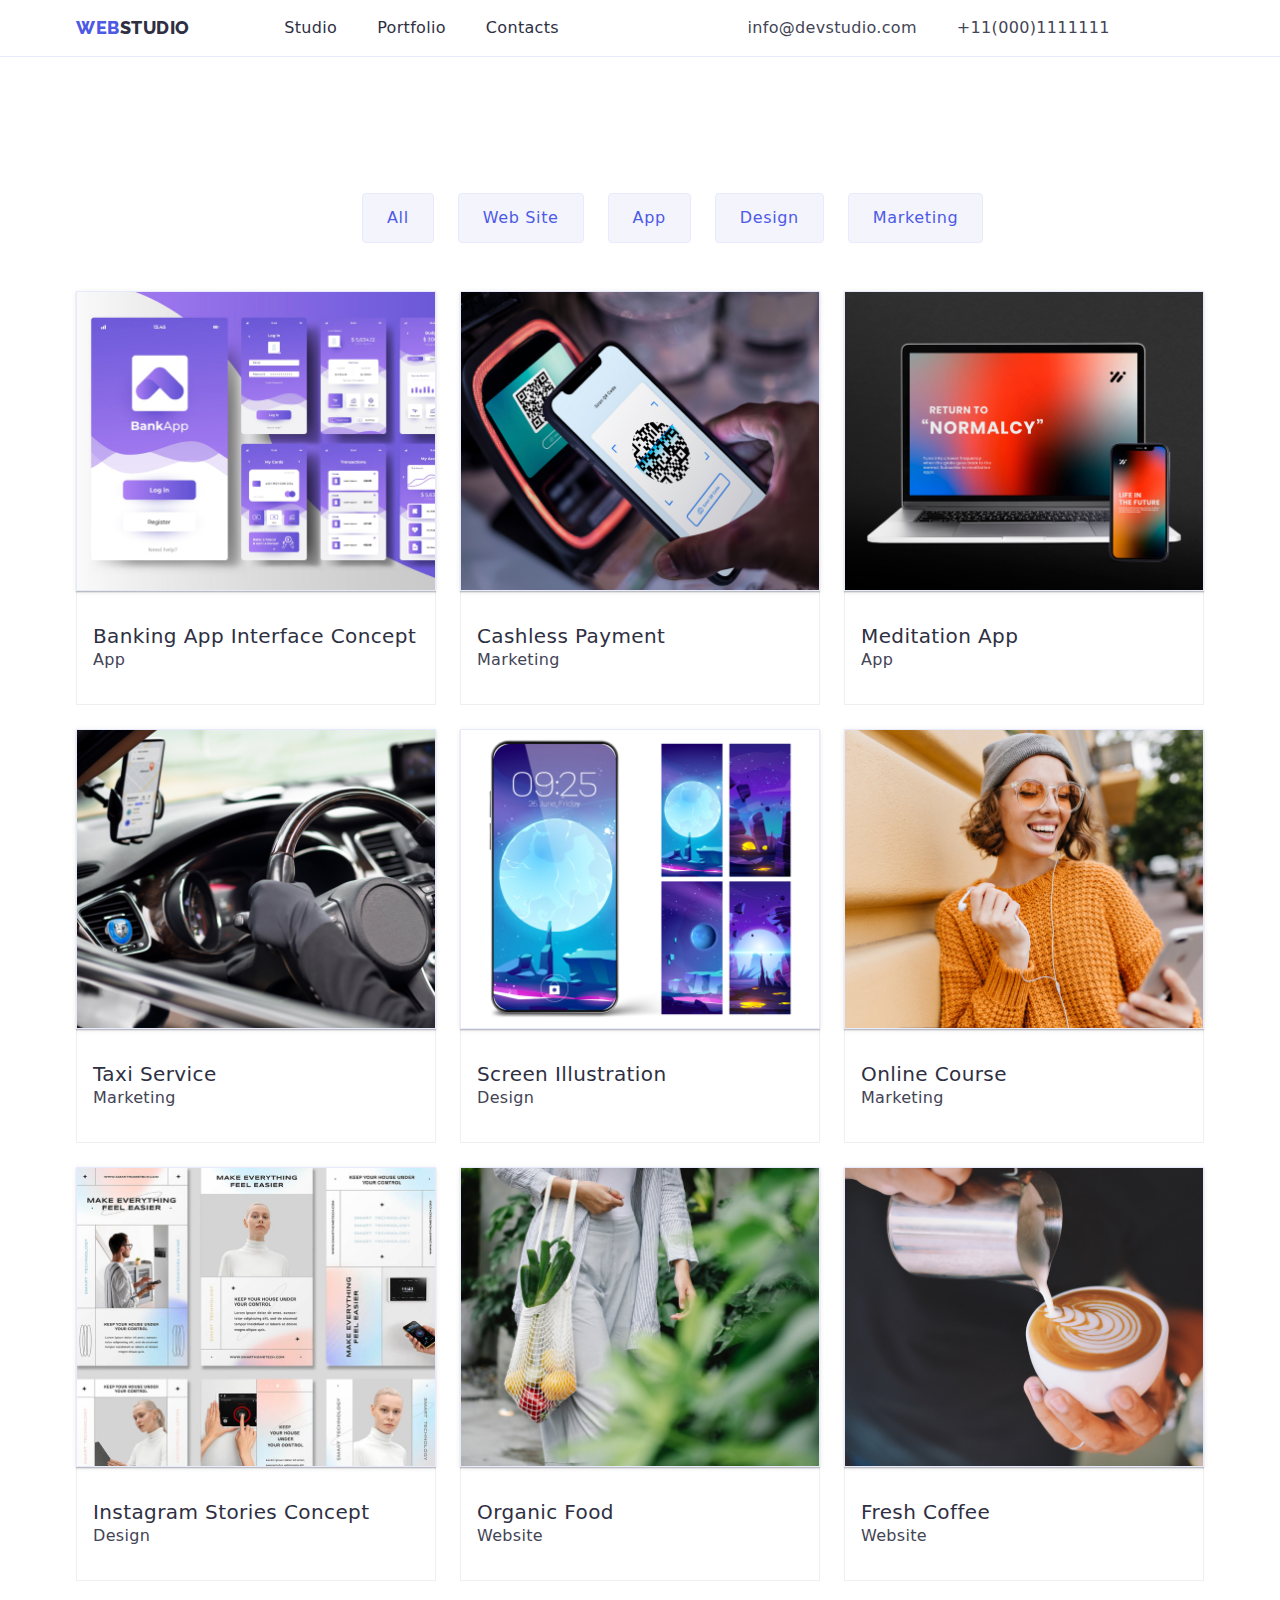
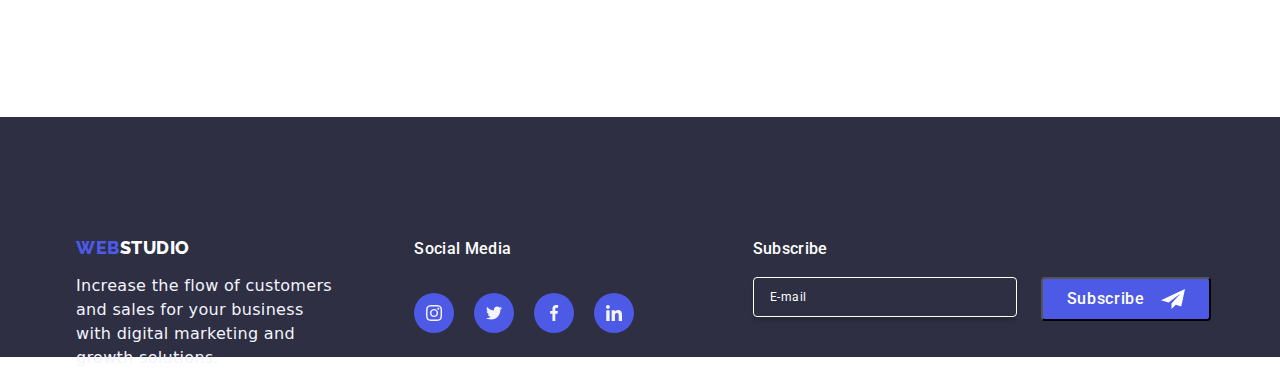
==== portfolio.html @ ddf5d2f8 "Initial commit" ====
<!doctype html>
<html lang="en">

<head>
    <meta charset="UTF-8">
    <meta name="viewport" content="width=device-width, initial-scale=1.0">
    <title>Web Studio</title>
    <link rel="stylesheet" href="./css/styles.css">
    <link rel="preconnect" href="https://fonts.googleapis.com">
    <link rel="preconnect" href="https://fonts.gstatic.com" crossorigin>
    <link href="https://fonts.googleapis.com/css2?family=Raleway:wght@800&family=Roboto:wght@400;500;700;900&display=swap"
        rel="stylesheet">
    <link href="https://cdnjs.cloudflare.com/ajax/libs/modern-normalize/1.0.0/modern-normalize.min.css" rel="stylesheet">
</head>

<body>
    <header class="studioheader">
        <div class="section-container">
            <nav class="navheader">
                <a href="index.html" class="navstudio"><span class="web">WEB</span>STUDIO</a>
                <ul class="navul">
                    <li class="list"><a href="index.html" class="aheader">Studio</a></li>
                    <li class="list"><a href="portfolio.html" class="aheader">Portfolio</a></li>
                    <li class="list"><a href="Contacts" class="aheader">Contacts</a></li>
                </ul>
                <address class="headeradd address">
                    <ul class="address-item">
                        <li class="addresslist">
                            <a href="mailto:info@devstudio.com" class="addheader">info@devstudio.com</a>
                        </li>
                        <li class="addresslist">
                            <a href="tel:+110001111111" class="addheader">+11(000)1111111</a>
                        </li>
                    </ul>
                </address>
            </nav>
        </div>
    </header>
    <main>
        <section class="section">
        <div class="section-button">
            <div class="section-container">
            <ul>
                <li class="list"><button class="port-button" type="button">All</button></li>
                <li class="list"><button class="port-button" type="button">Web Site</button></li>
                <li class="list"><button class="port-button"type="button">App</button></li>
                <li class="list"><button class="port-button" type="button">Design</button></li>
                <li class="list"><button class="port-button" type="button">Marketing</button></li>
            </ul>
             </div>
        </div>
            <div class="section-container">
            <ul class="portsection-ul">
                <li class="portlist">
                    <figure class="portfoliolist">
                        <img src="./images/banking.jpg" alt="Bank App Image">
                    <figcaption>
                        14 Stylish and User-Friendly App Design Concepts · Task Manager App · Calorie Tracker App · Exotic Fruit Ecommerce App ·
                        Cloud Storage App
                    </figcaption>
                    </figure>
                    <div class="portcontent">
                    <h3>Banking App Interface Concept</h3>
                    <p>App</p>
                    </div>
                </li>
                <li class="portlist">
                    <figure class="portfoliolist">
                        <img src="./images/Project2.jpg" alt="QR code scanning">
                    <figcaption>
                            14 Stylish and User-Friendly App Design Concepts · Task Manager App · Calorie Tracker App · Exotic Fruit Ecommerce
                            App ·
                            Cloud Storage App
                    </figcaption>
                </figure>
                    <div class="portcontent">
                    <h3>Cashless Payment</h3>
                    <p>Marketing</p>

                    </div>
                </li>
                <li class="portlist">
                    <figure class="portfoliolist">
                        <img src="./images/Project3.jpg" alt="Laptop and Cellphone Image">
                        <figcaption>
                            14 Stylish and User-Friendly App Design Concepts · Task Manager App · Calorie Tracker App · Exotic Fruit Ecommerce
                            App ·
                            Cloud Storage App
                        </figcaption>
                    </figure>
                    <div class="portcontent">
                    <h3>Meditation App</h3>
                    <p>App</p>
                    </div>
                </li>
                <li class="portlist">
                    <figure class="portfoliolist">
                        <img src="./images/imgdriving.jpg" alt="Driving">
                         <figcaption>
                            14 Stylish and User-Friendly App Design Concepts · Task Manager App · Calorie Tracker App · Exotic Fruit Ecommerce
                            App ·
                            Cloud Storage App
                        </figcaption>
                    </figure>
                    <div class="portcontent">
                    <h3>Taxi Service</h3>
                    <p>Marketing</p>
                    </div>
                </li>
                <li class="portlist">
                    <figure class="portfoliolist">
                        <img src="./images/imgscreenphone.jpg" alt="Cellphone Screen">
                         <figcaption>
                            14 Stylish and User-Friendly App Design Concepts · Task Manager App · Calorie Tracker App · Exotic Fruit Ecommerce
                            App ·
                            Cloud Storage App
                        </figcaption>
                    </figure>
                    <div class="portcontent">
                    <h3>Screen Illustration</h3>
                    <p>Design</p>
                    </div>
                </li>
                <li class="portlist">
                    <figure class="portfoliolist">
                        <img src="./images/imggirl.jpg" alt="Girl with Cellphone">
                         <figcaption>
                            14 Stylish and User-Friendly App Design Concepts · Task Manager App · Calorie Tracker App · Exotic Fruit Ecommerce
                            App ·
                            Cloud Storage App
                        </figcaption>
                    </figure>
                    <div class="portcontent">
                    <h3>Online Course</h3>
                    <p>Marketing</p>
                    </div>
                </li>
                <li class="portlist">
                    <figure class="portfoliolist">
                        <img src="./images/imginsta.jpg" alt="Stories and Concepts">
                         <figcaption>
                            14 Stylish and User-Friendly App Design Concepts · Task Manager App · Calorie Tracker App · Exotic Fruit Ecommerce
                            App ·
                            Cloud Storage App
                        </figcaption>
                    </figure>
                    <div class="portcontent">
                    <h3>Instagram Stories Concept</h3>
                    <p>Design</p>
                    </div>
                </li>
                <li class="portlist">
                    <figure class="portfoliolist">
                        <img src="./images/imgorganic.jpg" alt="Girl with Fruits">
                         <figcaption>
                            14 Stylish and User-Friendly App Design Concepts · Task Manager App · Calorie Tracker App · Exotic Fruit Ecommerce
                            App ·
                            Cloud Storage App
                        </figcaption>
                    </figure>
                    <div class="portcontent">
                    <h3>Organic Food</h3>
                    <p>Website</p>
                    </div>
                </li>
                <li class="portlist">
                    <figure class="portfoliolist">
                        <img src="./images/imgcoffee.jpg" alt="coffee">
                         <figcaption>
                            14 Stylish and User-Friendly App Design Concepts · Task Manager App · Calorie Tracker App · Exotic Fruit Ecommerce
                            App ·
                            Cloud Storage App
                        </figcaption>
                    </figure>
                    <div class="portcontent">
                    <h3>Fresh Coffee</h3>
                    <p>Website</p>
                    </div>
                </li>
            </ul>
            </div>
        </section>

    </main>

    <footer class="mainfoot">
        <div class="section-container">
            <div class="footer">
                <a href="index.html" class="footstudio"><span class="web">WEB</span>STUDIO</a>
                <p>Increase the flow of customers and sales for your business with digital marketing and growth solutions.
                </p>
            </div>
            <div class="footlink">
                <h3>Social Media</h3>
                <ul class="sociallink">
                    <li class="sociallist list"><a href="#" class="teamlinks"><img src="images/icons/instagram 2.svg"
                                alt="instagram"></a></li>
                    <li class="sociallist list"><a href="#" class="teamlinks"><img src="images/icons/twitter 1.svg"
                                alt="twitter"></a>
                    </li>
                    <li class="sociallist list"><a href="#" class="teamlinks"><img src="images/icons/facebook 1.svg"
                                alt="facebook"></a></li>
                    <li class="sociallist list"><a href="#" class="teamlinks"><img src="images/icons/linkedin 1.svg"
                                alt="linkedin"></a></li>
                </ul>
            </div>
            <div class="footer-subscribe">
                <h3>Subscribe</h3>
                <div class="footer-subscribe-item">
                    <input class="footer-email" type="email" placeholder="E-mail" name="email">
                    <button type="submit" class="footer-submit">
                        Subscribe
                        <svg>
                            <use href="images/icons/iconsclient.svg#icon-send"></use>
                        </svg>
                    </button>
                </div>
            </div>
        </div>
    </footer>
</body>

</html>
---- css/styles.css ----
:root{
    --cornflower: #E7E9FC;
    --slate: #434455;
    --cloud: #F4f4fd;
    --iris: #4D5AE5;
    --bgnavyblue: #2e2f42;
    --colorwhite: #fff;
    --lightslate: #8E8F99;
    --ocean: #404BBF;
    --green: #31D0AA;
    --diary: rgba(252, 252, 252, 1);



    --transition-duration: 0.25s;
}
/* styles for resetting the top padding of elements */
h1,
h2,
h3,
h4,
h5,
h6,
p {
    margin: 0px;
}

figure{
    margin: 0;
}
.list,
.portlist,
.clientlist,
.addresslist{
    list-style: none;
    padding-left: 0;
    margin: 0;
}

.navstudio,
.web,
.aheader,
.addheader,
.footstudio {
    text-decoration: none;
}

img {
    display: block;
    max-width: 100%;
    height: auto;
}

address {
    font-style: inherit;
}


body { 
    font-family: 'Roboto', sans-serif;
    font-size: 16px;
    font-weight: 400;
    background-color: var(--primarybg,#FFF);
    color:var(--maincolor, #2e2f42);
}
h3{
    color: var(--maincolor);
    font-size: 20px;
    font-weight: 500;
    line-height: 1.2em;
    letter-spacing: 0.4px;
}
p{
    color: var(--slate);
    font-size: inherit;
    font-weight: inherit;
    line-height: 1.5em;
    letter-spacing: 0.32px;
}

.navstudio{
    color: var(--maincolor);
    width: 44px;
    font-family: 'Raleway';
    font-size: 18px;
    font-weight: 800;
    line-height: 1.16em;
    letter-spacing: 0.54px;
    text-transform: uppercase;
    margin-right: 70px;
    
   
}
.navheader .web {
    color: var(--iris);
   
}

.navheader .aheader {
    color: var(--maincolor);
    font-size: inherit;
    line-height: 1.5em;
    letter-spacing: 0.32px;
    font-weight: 500;
    font-weight: 500;
   
}

.studioheader {
    border-bottom: 1px solid var(--cornflower); 
     
}

.navheader {
    display: flex;
    justify-content: center;
    align-items: center;
    flex-shrink: 0;
}
.address-item{
    padding: 0;
}
.navul{
    display: flex;
    padding: 0px;
    margin: auto;
    gap: 40px;
    transition: color 250ms cubic-bezier(0.4, 0, 0.2, 1);
  
  
}
.navul .list{
    font-weight: 500;
    
    
}

.address-item{
    display: flex;
    gap: 40px;
}
.headeradd{
    margin: auto;
}

.addheader{
    color: var(--slate);
    font-size: 16px;
    line-height: 1.5em;
    letter-spacing: 0.02em;
    font-weight: 500;
    position: relative;
    transition: color 250ms cubic-bezier(0.4, 0, 0.2, 1),
}



.aheader:hover,
.aheader:focus {
    color: var(--ocean);
    transition: color 250ms cubic-bezier(0.4, 0, 0.2, 1);
}

.addheader:hover,
.addheader:focus{
    color: var(--ocean);
    transition: width 250ms cubic-bezier(0.4, 0, 0.2, 1);
    transition: color 250ms cubic-bezier(0.4, 0, 0.2, 1);
}


.aheader:hover::after {
    content: '';
    display: block;
    height: 4px;
    background-color: var(--ocean);
    position: absolute;
    left: 0;
    width: 100%;
    margin-top: 10px;
    border: 2px solid var(--ocean);
    border-radius: 4px;
    transition: scale 250ms cubic-bezier(0.4, 0, 0.2, 1)
}
.aheader{
    position: relative;
    transition: color 250ms cubic-bezier(0.4, 0, 0.2, 1),
}


.section-container{
    width: 1158px;
    padding: 0px 15px;
    /* background-color: pink; */
    margin-left: auto;
    margin-right: auto;
    
}
.section {
    padding-top: 120px;
    padding-bottom: 120px;
}

/* Main hero section */
.studiohero {

margin:0 auto;
background-color: var(--bgnavyblue);
background-image:linear-gradient(rgba(45, 47, 66, 0.7), rgba(46, 47, 66, 0.7)), url("../images/herosection1.jpg");
max-width: 1440px;
background-size: cover;
background-position: center;
justify-content: center;
background-repeat: no-repeat;
padding-top: 188px;
padding-bottom: 188px;



}
.studiohero h1 {
    margin: 0px;
    display: block;
     width: 496px;
    color: var(--colorwhite);
    text-align: center;
    font-size: 56px;
    line-height: 1.07em;
    font-weight: 700;
    gap: 10px;
    letter-spacing: 1.12px;
    margin: 0px 331px 48px 331px ;
  
}
   
.studiohero .herobutton{
    display: block;
    align-items: center;
    font-family: inherit;
    width: 169px;
    padding: 16px 32px;
    gap: 10px;
    border-radius: 4px;
    background: var(--iris);
    box-shadow: 0px 4px 4px 0px rgba(0, 0, 0, 0.15);
    margin: 0px 495px 0px 496px;
    /* button text */
    color: var(--cloud);
    font-size: 16px;
    line-height: 1.5em;
    font-weight: 500;
    transition: background-color 250ms cubic-bezier(0.4, 0, 0.2, 1);
}
.studiohero .herobutton:active,
.studiohero .herobutton:hover{
    border-radius: 4px;
    background-color: var(--ocean);
    box-shadow: 0px 3px 1px rgba(0, 0, 0, 0.1), 0px 2px 1px rgba(0, 0, 0, 0.88), 0px 2px 2px rgba(0, 0, 0, 0.12);
    cursor: pointer;
    transition: var(--transition-duration);
    color: var(--colorwhite);  
}
.studiohero .herobutton:focus {
    background-color:var(--ocean);
    color: var(--colorwhite);
}

/* section 2 */



.studiofeature-ul{
    display: flex;
    flex-wrap: wrap;
    gap: 24px;
    padding: 0;
}

.studiofeature-ul .list{
    flex-basis: calc((100%-72px)/3);
}  

.studiofeature-ul .list img{
    align-items: center;
    justify-content: center;
    width: 264px;
    height: 112px;
    background-color: var(--cloud);
    padding-top: 24px;
    padding-bottom: 24px;
    margin-bottom: 8px;
    

}

.studiofeature-ul h3{
    width: 264px;
    margin-bottom: 8px;
   
}

.studiofeature-ul p{
    width: 264px;
   
}
/* main 3rd section */


.sectionstudio .section {
    padding-top: 0px;
}
.sectionstudio h2{
    text-align: center;
    font-size: 36px;
    font-style: normal;
    font-weight: 700;
    line-height: 1.11em;
    letter-spacing: 0.72px;
    text-transform: capitalize;
    margin-bottom: 72px;
}

.studioimage-ul {
    display: flex;
    flex-wrap: wrap;
    gap: 24px;
    padding: 0;

}

.studioimage-ul .list img{
    border: 1px solid var(--cornflower);
    background: url(<path-to-image>), lightgray -72.845px -19px / 144.444% 112.667% no-repeat;
    flex-basis: calc((100%-48px)/2);
    box-shadow: 1px 0px 10px 1px lightgray;
}



/* main 4rth section */

.studioteam {
   
    background: var(--cloud);
    padding-bottom: 0px;
   

}

.studioteam h2 {
    text-align: center;
    font-size: 36px;
    font-style: normal;
    font-weight: 700;
    line-height: 1.11em;
    letter-spacing: 0.72px;
    text-transform: capitalize;
    margin-bottom: 72px;
   
}

.studioteam-ul  {
    display: flex;
    flex-wrap:wrap;
    gap: 24px;
    padding: 0;

}

.studioteam-ul .list{
    border-radius: 0px 0px 4px 4px;
    background: var(--WHITE, #FFF);
    box-shadow: 0px 2px 1px 0px rgba(46, 47, 66, 0.08), 0px 1px 1px 0px rgba(46, 47, 66, 0.16), 0px 1px 6px 0px rgba(46, 47, 66, 0.08);
    
}

.studioteam-ul .list img{
    flex-basis: calc((100%-72px)/3);
}

.teamcontent{
    background-color: var(--primarybg);
    padding: 32px 16px;
    /* border-top: 0;
    border: 1px solid #eeee; */
    text-align: center;
}
.teamcontent h3{
    margin-bottom: 8px;
}


/* links SVG */

.teamlink{
    list-style: none;
    display: flex;
    align-items: center;
    justify-content: center;
    column-gap: 24px;
    padding: 0;

}
.teamlinks{
    display: flex;
    align-items: center;
    justify-content: center;
    width: 40px;
    height: 40px;
    background-color:var(--iris) ;
    border-radius: 20px;
    margin-top: 8px;
    transition: background-color 250ms cubic-bezier(0.4, 0, 0.2, 1)
   
    
}

.teamlinks:active,
.teamlinks:hover {

    background-color: var(--ocean);
    cursor: pointer;
    transition: var(--transition-duration);
    
}

.teamlinks:focus {
    background-color: var(--ocean);

}

/* custumer Section */

.clientsection h2{
    color: var(--NAVY-BLUE, #2E2F42);
    text-align: center;
    font-family: inherit;
    font-size: 36px;
    font-style: normal;
    font-weight: 700;
    line-height: 40px;
    letter-spacing: 0.72px;
    text-transform: capitalize;
    margin-bottom: 72px;
}

.clientsection-ul {
    display: flex;
    justify-content: center;
    flex-wrap: wrap;
    gap: 24px;
    padding: 0;

}
    

.clientimg{
    width: 168px;
    height: 88px;
    justify-content: center;
    align-items: center;
    fill: var(--lightslate);
    border: 1px solid var(--lightslate, #8e8f99);
    border-radius: 4px;
    transition: border 250ms cubic-bezier(0.4, 0, 0.2, 1);
 
    
}

.clientlist .clientimg:focus,
.clientlist .clientimg:hover{
    border: 1px solid var(--ocean);
    fill: var(--ocean);
    cursor: pointer;
    transition: border 250ms cubic-bezier(0.4, 0, 0.2, 1);
    
}


.mainfoot {
   
 
    background: var(--bgnavyblue);
    padding-top: 120px;
    padding-bottom: 120px;
    width: 100%;
   

}

.mainfoot .web {
    width: 44px;
    color: var(--iris);
    font-family: Raleway;
    font-size: 18px;
    font-weight: 800;
    line-height: 1.17em;
    letter-spacing: 0.54px;
    text-transform: uppercase;
    
}

.mainfoot .footstudio {
    color: var(--colorwhite);
    width: 71px;
    font-family: 'Raleway';
    font-size: 18px;
    font-weight: 800;
    line-height: 1.17em;
    letter-spacing: 0.54px;
    text-transform: uppercase;
    padding-right: 76px;
    display: flex;
    height: 21px;
    transition: color 250ms cubic-bezier(0.4, 0, 0.2, 1),
  
}
.footer{
   width: 30%;
    float: left;
}
.footlink{
    width: 30%;
    float: left;
    transition: color 250ms cubic-bezier(0.4, 0, 0.2, 1),
}
.footer-subscribe{
    float: right;
    width: 40%;
    
}


.mainfoot p {
    color: var(--cloud);
    width: 264px;
    margin-top: 16px;
}

.footlink h3{
    color: var(--WHITE, #FFF);
        font-family: 'Roboto';
        font-size: 16px;
        font-style: normal;
        font-weight: 500;
        line-height: 24px;
        letter-spacing: 0.32px;      
}

.footer-subscribe h3{
    color: var(--colorwhite);
    font-family: Roboto;
    font-size: 16px;
    font-style: normal;
    font-weight: 500;
    line-height: 24px;
    letter-spacing: 0.32px;
    margin-bottom: 16px;
}
.footer-submit{
    display: inline-flex;
    padding: 8px 24px;
    justify-content: center;
    align-items: center;
    gap: 16px;
    border-radius: 4px;
    background: var(--IRIS, #4D5AE5);
    color: var(--WHITE, #FFF);
    text-align: center;
    font-family: Roboto;
    font-size: 16px;
    font-style: normal;
    font-weight: 500;
    line-height: 24px;
    letter-spacing: 0.64px;
    cursor: pointer;
    transition-property: background-color, color;
    transition-duration: 250ms;
    transition-timing-function: cubic-bezier(0.4, 0, 0.2, 1);
    
}
.footer-submit svg{
    width: 24px;
    height: 24px;

}
.footer-submit:hover{
    background-color: var(--ocean);
}
input.footer-email{
    width: 264px;
    height: 40px;
    flex-shrink: 0;
    background: var(--NAVY-BLUE, #2E2F42);
    border-radius: 4px;
    border: 1px solid var(--WHITE, #FFF);
    box-shadow: 0px 4px 4px 0px rgba(0, 0, 0, 0.15);
    padding: 8px 16px;
    color: var(--WHITE, #FFF);
    font-family: Roboto;
    font-size: 12px;
    font-style: normal;
    font-weight: 400;
    line-height: 24px;
    letter-spacing: 0.48px; 

}

.footer-email::placeholder{
    color: var(--white, #FFF);
    font-size: 12px;
    font-style: normal;
    font-weight: 400;
    line-height: 24px;
    letter-spacing: 0.48px;
}
.footer-subscribe-item{
    display: flex;
    gap: 24px;
}

.sociallink{
    display: flex;
    gap: 20px;
    padding: 0; 
}


.sociallist {
    display: inline-flex;
    gap: 16px;
    
}

.sociallist .teamlinks{
    transition: background-color 250ms cubic-bezier(0.4, 0, 0.2, 1);
}

.sociallink .list .teamlinks{
    margin-top: 16px;
}


.sociallink .teamlinks:active,
.sociallink .teamlinks:hover{

    background-color: var(--green);
    cursor: pointer;
    transition: var(--transition-duration) cubic-bezier(0.4, 0, 0.2, 1);;
}

.sociallink .teamlinks:focus{
    background-color: var(--green);
}
  





/* PORTFILIO CSS */

/* button section portfolio */

.section-button{
    margin-bottom: 48px;
}
.section-button ul {
    display: flex;
    align-items: flex-start;
    gap: 24px;
    margin-left: 286px;
    list-style-type: none;
    padding: 0px;
   

}

.port-button {
    color: var(--iris);
    text-align: center;
    display: flex;
    font-family: inherit;
    padding: 12px 24px;
    border-radius: 4px;
    border: 1px solid var(--cornflower);
    background: var(--cloud);
    font-size: inherit;
    font-weight: inherit;
    font-size: 16px;
    font-style: normal;
    font-weight: 500;
    line-height: 1.5em;
    letter-spacing: 0.64px;
    transition: color 250ms cubic-bezier(0.4, 0, 0.2, 1),
                border-radius 250ms cubic-bezier(0.4, 0, 0.2, 1),
                background-color 250ms cubic-bezier(0.4, 0, 0.2, 1),
                border 250ms cubic-bezier(0.4, 0, 0.2, 1),
                box-shadow 250ms cubic-bezier(0.4, 0, 0.2, 1),


    
   
}


.port-button:hover,
.port-button:focus {
    background-color: var(--iris);
    transition: color 250ms cubic-bezier(0.4, 0, 0.2, 1);
    cursor: pointer;
    color: var(--colorwhite);
    box-shadow: 0px 3px 1px  rgba(0, 0, 0, 0.1), 0px 2px 1px rgba(0, 0, 0, 0.88), 0px 2px 2px rgba(0, 0, 0, 0.12);
}



/*  main section Portfolio */

.portsection-ul{
    display: flex;
    flex-wrap: wrap;
    gap: 24px;
    padding: 0;

}
.portsection-ul .portfoliolist img {
    flex-basis: calc((100%-192px)/8);
    border: 1px solid var(--cornflower);
    background: var(--colorwhite);
    
}
.portfoliolist {
    width: 360px;
    height: 300px;
    position: relative;
    overflow: hidden;
    box-shadow: 0px 2px 1px 0px rgba(46, 47, 66, 0.08), 0px 1px 1px 0px rgba(46, 47, 66, 0.16), 0px 1px 6px 0px rgba(46, 47, 66, 0.08);
    transition: box-shadow var(--transition-duration);
}

.portfoliolist img{
    display: block;
    width: 360px;
    height: 300px;
    object-fit: cover;
    object-position: center;

}

.portfoliolist figcaption{
    position: absolute;
    width: 100%;
    height: 100%;
    top: 0px;
    left: 0px;
    background-color: rgba(77, 90, 229, 1);
    padding: 0px 24px;
    color: var(--cloud);
    text-align: left;
    align-items: center;
    display: flex;
    font-family: Roboto;
    font-size: 16px;
    font-weight: 400;
    line-height: 1.5em; 
    letter-spacing: 0.32px;
    transition: var(--transition-duration) cubic-bezier(0.4,0,0.2, 1);
    transform: translateY(100%);
    will-change: transform;
}
.portsection-ul .portlist:hover figcaption{
    transform: translateY(0);
}




.portcontent{
    background-color: var(--primarybg);
    padding: 32px 16px;
    border-top: 0;
    border: 1px solid #eeee;
}

.portsection-ul .portlist:hover {

    cursor: pointer;
    transition: var(--transition-duration);
    box-shadow: 1px 2px 1px 1px rgba(0, 0, 0, 0.1), 1px 1px 1px 1px rgba(0, 0, 0, 0.88), 1px 1px 1px 1px rgba(0, 0, 0, 0.12);
} 

.modal {
    background-color:rgba(46, 47, 66, 0.4);
    width: 100%;
    height: 100%;
    position: fixed;
    display: flex;
    align-items: center;
    justify-content: center;
    top: 0px;
    left: 0px;
    pointer-events: auto;
    opacity: 1;
    transition-property: visibility, opacity,;
    transition-duration: var(--transition-duration);
    
}

.modal.is-hidden {
    visibility: hidden;
    opacity: 0;
    pointer-events: none;
    

}

.modal.is-hidden .modal-content{
    transform: translateY(-20px);

}

.modal-content{
    position: relative;
    width: 410px;
    height: 584px;
    border-radius: 4px;
    background-color: var(--diary);
    box-shadow: 0px 2px 1px 0px rgba(0, 0, 0, 0.20), 
                0px 1px 3px 0px rgba(0, 0, 0, 0.12), 
                0px 1px 1px 0px rgba(0, 0, 0, 0.14);
    transform: none;
    transition: transform var(--transition-duration);
    
}
.modal-close {
    display: flex;
    align-items: center;
    justify-content: center;
    fill: var(--CORNFLOWER, #E7E9FC);
    stroke-width: 1px;
    border: 1px solid rgba(0, 0, 0, 0.10);;
    border-radius: 50px;
    width: 24px;
    height: 24px;
    position: absolute;
    left: 93%;
    top:0px;
    cursor:pointer;
    margin-top: 24px;
    cursor: pointer;
    transition-property: background-color, border-color, color;
    transition-duration: 250ms;
    transition-timing-function: cubic-bezier(0.4, 0, 0.2, 1);
    }
    


.modal-close svg{
    fill: var(--bgnavyblue);
    width: 18px;
    height: 18px;
    transition-property: fill;
    transition-duration: 250ms;
    transition-timing-function: cubic-bezier(0.4, 0, 0.2, 1);
}
.modal-close:hover svg{
    fill: var(--colorwhite);
    
}

.modal-close:hover{
    background-color: var(--ocean);
}

.modal-heading{
    color: var(--NAVY-BLUE, #2E2F42);
    text-align: center;
    justify-content: center;
    font-size: 15px;
    font-style: normal;
    font-weight: 500;
    letter-spacing: 0.32px;
    line-height: 1.5em;
    width: 360px;
    height: 24px;
   
}
.modal-content{
    padding-top: 72px;
    padding-left: 24px;
    padding-right: 24px;

}

.modal-contact{
    margin-top: 16px;
}
.modal-contact-label{
    display: block;
    margin-top: 28px;
    position: relative;
}

.modal-contact:first-child{
    margin-top: 16px;
}
.modal-contact-span {
    position: absolute;
    font-family: 'roboto';
    bottom: calc(100% + 4px);
    color: var(--lightslate);
    font-size: 12px;
    font-weight: 400;
    line-height: 14px; /* 116.667% */
    letter-spacing: 0.48px;     
   
}

.modal-contact-label input,
.modal-comment textarea{
    display: block;
    width: 360px;
    height: 40px;
    margin-top: 4px;
    padding: 8px 16px;
    border-radius: 4px;
    border: 1px solid var(--NAVY-BLUE-modal, rgba(46, 47, 66, 0.40));
    transition-property: border;
    transition-duration: 250ms;
    transition-timing-function: cubic-bezier(0.4, 0, 0.2, 1)
}
.modal-contact-label input:focus,
.modal-contact-label input:hover,
.modal-comment textarea:focus,
.modal-comment textarea:hover{
    border: 1px solid var(--iris);
    outline: 0;
   
}

.modal-contact-label input:focus + svg,
.modal-contact-label input:hover + svg {
    fill: var(--ocean);
}

.modal-contact-label input{
    padding-left: 38px;
}
.modal-comment textarea{
    resize: none;
    height: 120px;
    border: 1px solid var(--NAVY-BLUE-modal, rgba(46, 47, 66, 0.40));
}


.modal-checkbox{
    display: flex;
    padding: 0px 12px;
    color: var(--LIGHT-SLATE, #8E8F99);
    font-family: Roboto;
    font-size: 11px;
    font-style: normal;
    font-weight: 400;
    line-height: 14px; 
    letter-spacing: 0.48px;
    margin-top: 16px;
    width: 360px;
    margin-bottom: 24px;
}
.modal-policy{
    color: var(--IRIS, #4D5AE5);
    font-family: Roboto;
    font-size: 12px;
    font-style: normal;
    font-weight: 400;
    line-height: 16px;
    letter-spacing: 0.48px;
    text-decoration-line: underline;
}
.modal-checkbox input{
    appearance: none;
    width: 0;
    height: 0;
    margin: 0;
    padding: 0;
    border: 0;
  
   
}
.modal-contact-send{
    display: table;
    margin-left: auto;
    margin-right: auto;
    width: 169px;
    height: 56px;
    padding: 16px 32px;
    border: none;
    color: var(--colorwhite);
    font-weight: 500;
    letter-spacing: 0.64px;
    border-radius: 4px;
    background-color: var(--iris);
    box-shadow: 0px 4px 4px 0px rgba(0, 0, 0, 0.15);
    cursor: pointer;
    transition-property: background-color, color;
    transition-duration: 250ms;
    transition-timing-function: cubic-bezier(0.4, 0, 0.2, 1);
}

.modal-contact-send:hover{
    background-color: var(--ocean);
}

.modal-icon{
    width: 18px;
    height: 18px;
    position: absolute;
    left: 12px;
    top: 50%;
    transform: translateY(-50%);
}
.modal-checkmark{
    width: 16px;
    height: 16px;
    border: 1px solid var(--NAVY-BLUE-modal, rgba(46, 47, 66, 0.40));
    border-radius: 2px;
    margin-right: 8px;  
}

.modal-checkbox input:checked + svg {
    border: 0;
    background-color: var(--ocean);
    fill: var(--colorwhite);
}
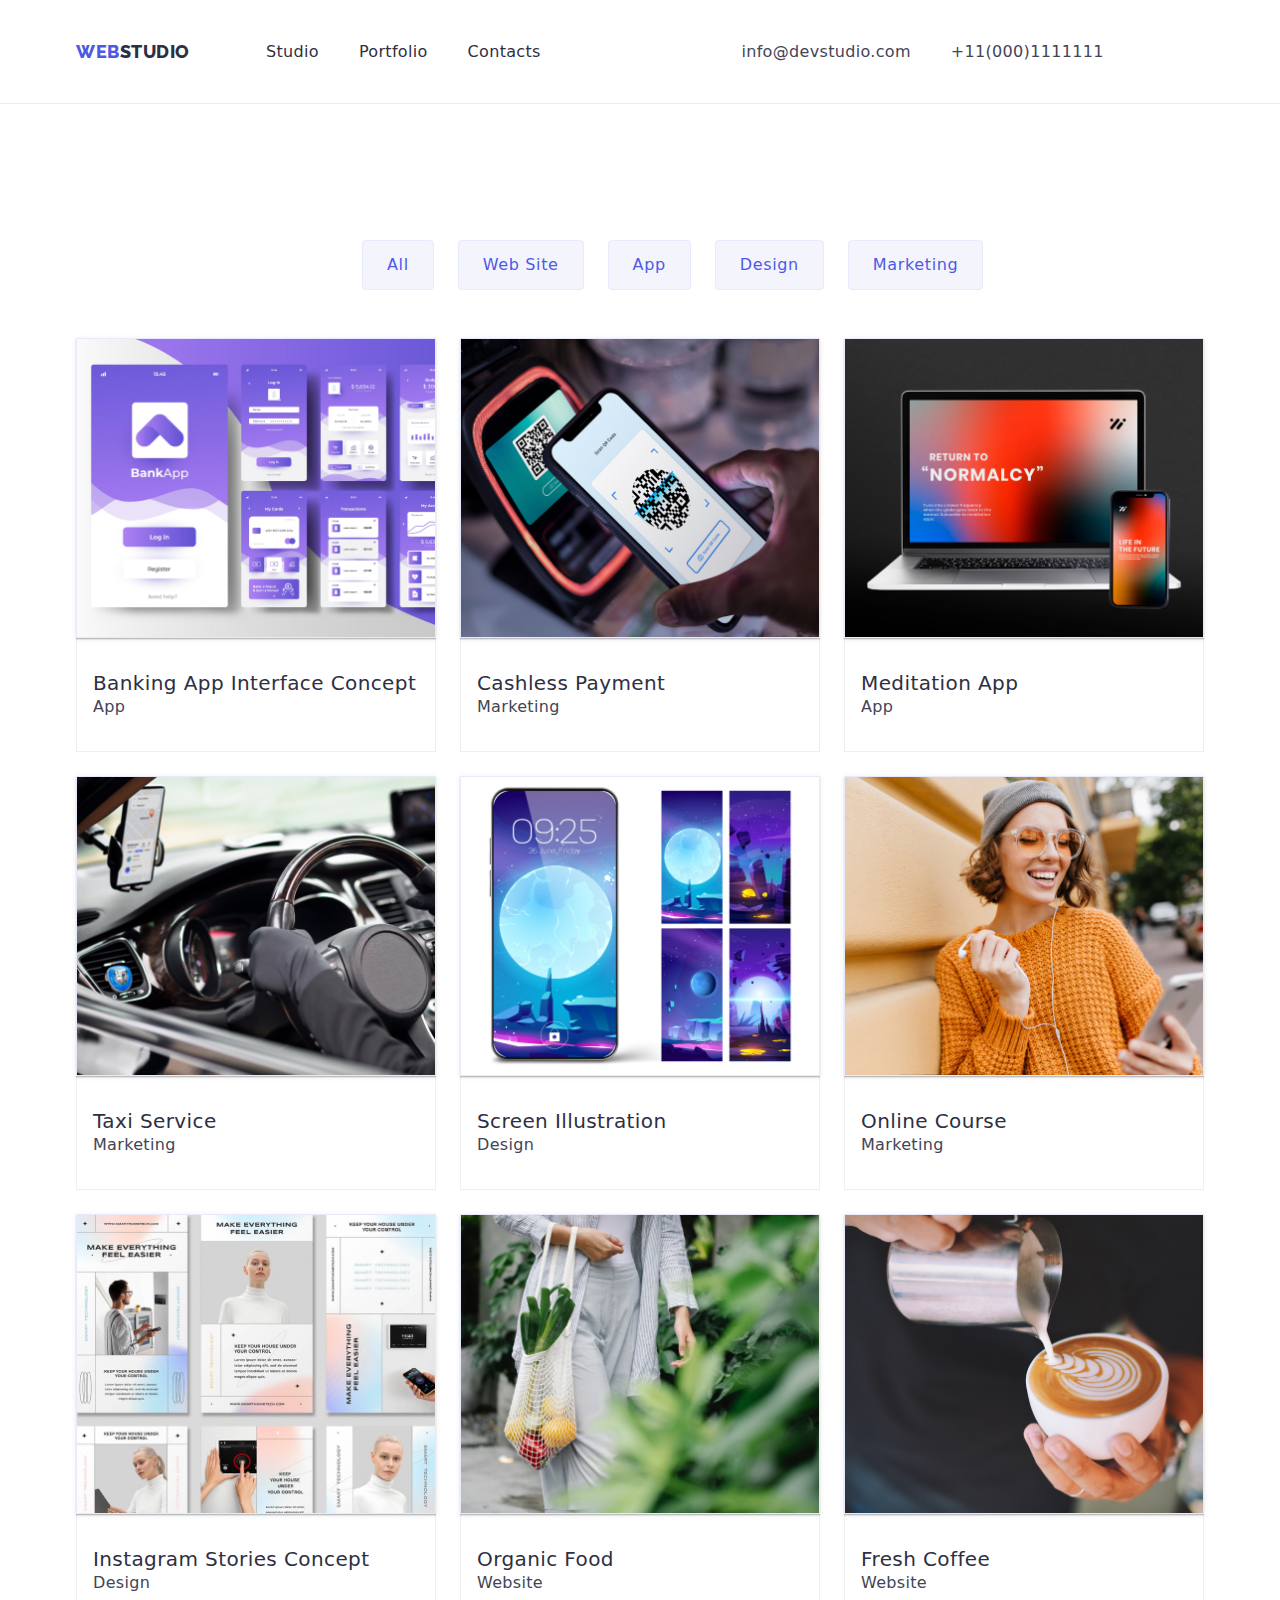
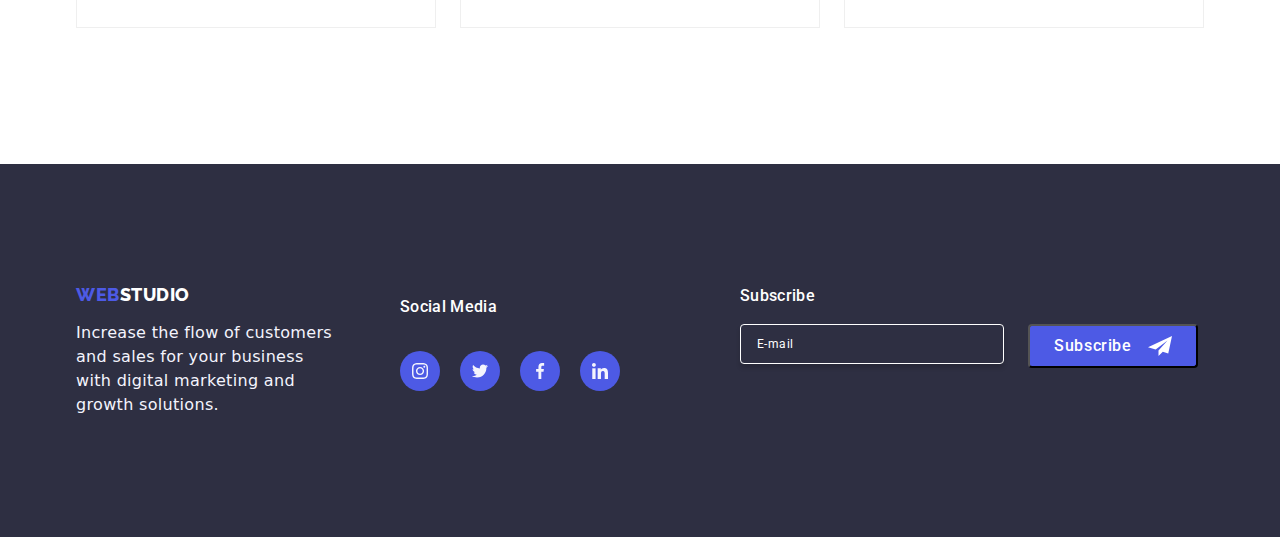
==== commit 54bc2713: "media designs" ====
--- a/portfolio.html
+++ b/portfolio.html
@@ -6,6 +6,8 @@
     <meta name="viewport" content="width=device-width, initial-scale=1.0">
     <title>Web Studio</title>
     <link rel="stylesheet" href="./css/styles.css">
+    <link rel="stylesheet" href="./css/desktop.css">
+    <link rel="stylesheet" href="./css/tablet.css">
     <link rel="preconnect" href="https://fonts.googleapis.com">
     <link rel="preconnect" href="https://fonts.gstatic.com" crossorigin>
     <link href="https://fonts.googleapis.com/css2?family=Raleway:wght@800&family=Roboto:wght@400;500;700;900&display=swap"
@@ -184,25 +186,27 @@
     </main>
 
     <footer class="mainfoot">
-        <div class="section-container">
-            <div class="footer">
-                <a href="index.html" class="footstudio"><span class="web">WEB</span>STUDIO</a>
-                <p>Increase the flow of customers and sales for your business with digital marketing and growth solutions.
-                </p>
-            </div>
-            <div class="footlink">
-                <h3>Social Media</h3>
-                <ul class="sociallink">
-                    <li class="sociallist list"><a href="#" class="teamlinks"><img src="images/icons/instagram 2.svg"
-                                alt="instagram"></a></li>
-                    <li class="sociallist list"><a href="#" class="teamlinks"><img src="images/icons/twitter 1.svg"
-                                alt="twitter"></a>
-                    </li>
-                    <li class="sociallist list"><a href="#" class="teamlinks"><img src="images/icons/facebook 1.svg"
-                                alt="facebook"></a></li>
-                    <li class="sociallist list"><a href="#" class="teamlinks"><img src="images/icons/linkedin 1.svg"
-                                alt="linkedin"></a></li>
-                </ul>
+        <div class="foot-container section-container">
+            <div class="footer-details-wrap">
+                <div class="footer">
+                    <a href="index.html" class="footstudio"><span class="web">WEB</span>STUDIO</a>
+                    <p>Increase the flow of customers and sales for your business with digital marketing and growth
+                        solutions.</p>
+                </div>
+                <div class="footlink">
+                    <h3>Social Media</h3>
+                    <ul class="sociallink">
+                        <li class="sociallist list"><a href="#" class="teamlinks"><img src="images/icons/instagram 2.svg"
+                                    alt="instagram"></a></li>
+                        <li class="sociallist list"><a href="#" class="teamlinks"><img src="images/icons/twitter 1.svg"
+                                    alt="twitter"></a>
+                        </li>
+                        <li class="sociallist list"><a href="#" class="teamlinks"><img src="images/icons/facebook 1.svg"
+                                    alt="facebook"></a></li>
+                        <li class="sociallist list"><a href="#" class="teamlinks"><img src="images/icons/linkedin 1.svg"
+                                    alt="linkedin"></a></li>
+                    </ul>
+                </div>
             </div>
             <div class="footer-subscribe">
                 <h3>Subscribe</h3>
--- a/css/styles.css
+++ b/css/styles.css
@@ -91,6 +91,14 @@
     
    
 }
+
+  .menu,
+  .navheader,
+  .navul {
+      display: flex;
+      align-items: center;
+  }
+
 .navheader .web {
     color: var(--iris);
    
@@ -107,41 +115,34 @@
 }
 
 .studioheader {
-    border-bottom: 1px solid var(--cornflower); 
+    border-bottom: 1px solid var(--cornflower);
+   
      
 }
 
-.navheader {
-    display: flex;
-    justify-content: center;
-    align-items: center;
-    flex-shrink: 0;
-}
+
 .address-item{
     padding: 0;
 }
 .navul{
-    display: flex;
     padding: 0px;
     margin: auto;
     gap: 40px;
     transition: color 250ms cubic-bezier(0.4, 0, 0.2, 1);
+    margin-left: 76px;
   
-  
-}
+}
+
 .navul .list{
-    font-weight: 500;
-    
-    
-}
-
-.address-item{
-    display: flex;
-    gap: 40px;
-}
-.headeradd{
-    margin: auto;
-}
+    font-weight: 500;  
+}
+
+
+
+/* .address-item{
+    gap: 12px;
+} */
+
 
 .addheader{
     color: var(--slate);
@@ -189,9 +190,8 @@
 
 
 .section-container{
-    width: 1158px;
+    width: 100%;
     padding: 0px 15px;
-    /* background-color: pink; */
     margin-left: auto;
     margin-right: auto;
     
@@ -207,7 +207,7 @@
 margin:0 auto;
 background-color: var(--bgnavyblue);
 background-image:linear-gradient(rgba(45, 47, 66, 0.7), rgba(46, 47, 66, 0.7)), url("../images/herosection1.jpg");
-max-width: 1440px;
+
 background-size: cover;
 background-position: center;
 justify-content: center;
@@ -234,8 +234,9 @@
 }
    
 .studiohero .herobutton{
-    display: block;
+   display: flex;
     align-items: center;
+    justify-content: center;
     font-family: inherit;
     width: 169px;
     padding: 16px 32px;
@@ -243,7 +244,7 @@
     border-radius: 4px;
     background: var(--iris);
     box-shadow: 0px 4px 4px 0px rgba(0, 0, 0, 0.15);
-    margin: 0px 495px 0px 496px;
+    /* margin: 0px 495px 0px 496px; */
     /* button text */
     color: var(--cloud);
     font-size: 16px;
@@ -431,6 +432,9 @@
 
 /* custumer Section */
 
+.clientsection{
+    width: 100%;
+}
 .clientsection h2{
     color: var(--NAVY-BLUE, #2E2F42);
     text-align: center;
@@ -481,9 +485,10 @@
    
  
     background: var(--bgnavyblue);
-    padding-top: 120px;
-    padding-bottom: 120px;
+    padding: 100px 0;
+    display: flex;
     width: 100%;
+
    
 
 }
@@ -515,20 +520,20 @@
     transition: color 250ms cubic-bezier(0.4, 0, 0.2, 1),
   
 }
+
+/* .foot-container{
+    display: flex;
+}
 .footer{
-   width: 30%;
-    float: left;
+  width: 264px;
+  margin-right: 120px;
+    
 }
 .footlink{
-    width: 30%;
-    float: left;
-    transition: color 250ms cubic-bezier(0.4, 0, 0.2, 1),
-}
-.footer-subscribe{
-    float: right;
-    width: 40%;
-    
-}
+   margin-right: 120px;
+   transition: color 250ms cubic-bezier(0.4, 0, 0.2, 1),
+} */
+
 
 
 .mainfoot p {
@@ -1036,3 +1041,288 @@
 
 
 
+@media only screen and (min-width: 428px) and (max-width: 767px){
+    .section-container{
+        max-width: 428px;
+        margin: 0 auto;
+        padding: 0 15px;
+    }
+    .menu-toggle{
+    min-height: 40px;
+    min-width: 40px;
+    background-color: transparent;
+    outline: none;
+    border: none;
+    display: inline-flex;
+    align-items: center;
+    justify-content: center;
+    cursor: pointer;
+    border: none;
+    color: var(--navyblue, #2e2f42);
+    position: relative;
+}
+
+
+.mobile-nav.is-open{
+    visibility: visible;
+    opacity: 1;
+    pointer-events: auto;
+    /* transform: translateX(0); */
+}
+.mobile-nav{
+    display: flex;
+    flex-direction: column;
+    align-items: flex-start;
+    position: fixed;
+    
+    flex-shrink: 0;
+    top: 0;
+    left: 0;
+    right: 0;
+    bottom: 0;
+    visibility: hidden;
+    opacity: 0;
+    pointer-events: none;
+    background-color: var(--colorwhite);
+    box-shadow: 0px 1px 6px 0px rgba(46, 47, 66, 0.08), 0px 1px 1px 0px 
+                                rgba(46, 47, 66, 0.16), 0px 2px 1px 0px 
+                                rgba(46, 47, 66, 0.08);
+    /* transform: translateX(100%);
+    transition: var(--transition-duration) cubic-bezier(0.4, 0, 0.2, 1); */
+
+}
+
+.mobile-nav-close{
+
+    display: flex;
+    align-items: center;
+    justify-content: center;
+    fill: var(--CORNFLOWER, #E7E9FC);
+    stroke-width: 1px;
+    border: 1px solid rgba(0, 0, 0, 0.10);;
+    border-radius: 50px;
+    width: 24px;
+    height: 24px;
+    position: absolute;
+    left: 93%;
+    top:0px;
+    cursor:pointer;
+    margin-top: 24px;
+    cursor: pointer;
+    transition-property: background-color, border-color, color;
+    transition-duration: 250ms;
+    transition-timing-function: cubic-bezier(0.4, 0, 0.2, 1);
+
+}
+
+.mobile-nav-close svg{
+    fill: var(--bgnavyblue);
+    width: 18px;
+    height: 18px;
+    transition-property: fill;
+    transition-duration: 250ms;
+    transition-timing-function: cubic-bezier(0.4, 0, 0.2, 1);
+}
+
+.mobile-nav-close svg {
+    fill: var(--bgnavyblue)
+}
+
+.mobile-nav-close:hover {
+    background-color: var(--ocean);
+}
+mobile-nav-info,
+mobile-nav{
+    display: inline-block;
+}
+
+
+
+.mobile-menu{
+    padding: 48px 40px;
+    margin-top: 80px;
+    text-decoration: none;
+    
+}
+.mobile-item,
+.mobile-info-item{
+    font-family: Roboto;
+    font-size: 36px;
+    font-weight: 700;
+    line-height: 40px;
+    letter-spacing: 0.72px;
+    text-decoration: none;
+   
+   
+}
+.mobile-item:not(:first-child){
+    margin-bottom: 0;
+    
+   
+}
+    
+
+.mobile-item:not(:first-child){
+    margin-top: 40px;
+    
+}
+.mobile-nav-info{
+    margin-top: 150px;
+}
+.mobile-info-item:not(:first-child){
+    margin-top: 40px;
+}
+.mobile-social{
+    margin-top: 48px;
+    column-gap: 56px;
+}
+    
+
+}
+
+@media only screen and (min-width: 428px) and (max-width: 767px),
+ only screen and (max-width: 428px){
+    .aheader,
+    .addresslist {
+        display: none;
+    }
+    .navheader{
+        display: flex;
+        align-items: center;
+        justify-content: center;
+        height: 70px;
+    }
+    .studiohero{
+        background-image: linear-gradient(rgba(45, 47, 66, 0.7), rgba(46, 47, 66, 0.7)), url("../images/media/heromoblieview.jpg");
+        min-width: 428px;
+        align-items: center;
+        justify-content: center;
+        margin: auto;
+    }
+    .herobutton{
+        align-items: center;
+        justify-content: center;
+        display: inline-block;
+        margin: auto;
+    }
+
+    
+    .studiohero h1{
+        display: block;
+        max-width: 320px;
+        font-weight: 700;
+        font-size: 36px;
+        line-height: 1.11em;
+        letter-spacing: 0.72px;
+        text-align: center;
+        margin: auto;
+        margin-bottom: 72px;
+        
+    }
+    .studiofeature-ul .list img{
+        display: none;
+    }
+    .feature-list {
+        margin: auto;
+        min-height: 120px;
+        gap: 72px 24px;
+        display: block;
+        text-align: center;
+        justify-content: center;
+       
+    }
+   
+    .feature-list h3{
+        text-align: center;
+        font-size: 36px;
+        font-weight: 700;
+        line-height: 1.11em;
+        letter-spacing: 0.72px;
+        margin-bottom: 8px;
+
+    }
+    .sectionstudio{
+        display: none;
+    }
+    .studio-team{
+      margin: auto;
+      display: block;
+      justify-content: center;
+      align-items: center;
+      flex-direction: column;
+      gap: 72px;
+     
+    }
+    .clientsection-ul {
+        
+        display: flex;
+        flex-wrap: wrap;
+        justify-content: center;
+        align-items: center;
+        gap: 72px 16px;
+
+    }
+    .foot-container{
+        display: inline-block;
+        justify-content: center;
+        align-items: center;
+    
+    }
+    .footer  {
+        margin: 0 auto;
+        padding-top: 0;
+        text-align: center;
+    }
+
+    .footer a{
+        text-align: center;
+        display: center;
+        margin: 0 auto;
+        padding-top: 0;
+    }
+
+    .footer p {
+        padding-top: 17px;
+        padding-bottom: 72px;
+        text-align: start;
+        margin: auto;
+
+    }
+
+    .footlink{
+        margin: 0 auto;
+        text-align: center;
+
+
+    }
+    .sociallink {
+        display: flex;
+        align-items: center;
+        justify-content: center;
+        margin-bottom: 72px;
+        
+    }
+
+    .footer-subscribe{
+        display: flex;
+        align-items: center;
+        justify-content: center;
+        flex-direction: column;
+    }
+
+    .footer-subscribe h3{
+        margin-bottom: 16px;
+      
+
+    }
+    .footer-subscribe-item{
+        display: flex;
+        align-items: center;
+        justify-content: center;
+        flex-direction: column;
+    }
+
+
+   
+
+ }
--- a/css/desktop.css
+++ b/css/desktop.css
@@ -0,0 +1,1017 @@
+@media screen and (min-width: 1200px) {
+    .navstudio {
+            color: var(--maincolor);
+            width: 44px;
+            font-family: 'Raleway';
+            font-size: 18px;
+            font-weight: 800;
+            line-height: 1.16em;
+            letter-spacing: 0.54px;
+            text-transform: uppercase;
+            margin-right: 70px;
+    
+    
+        }
+    .menu-toggle{
+        display: none;
+    }
+
+    .mobile-nav{
+        display: none;
+    }
+    
+        .navheader .web {
+            color: var(--iris);
+    
+        }
+    
+        .navheader .aheader {
+            color: var(--maincolor);
+            font-size: inherit;
+            line-height: 1.5em;
+            letter-spacing: 0.32px;
+            font-weight: 500;
+            font-weight: 500;
+    
+        }
+    
+    
+        .navheader {
+            display: flex;
+            justify-content: center;
+            align-items: center;
+            flex-shrink: 0;
+        }
+    
+        .address-item {
+            padding: 0;
+        }
+    
+        .navul {
+            display: flex;
+            padding: 0px;
+            margin: auto;
+            gap: 40px;
+            transition: color 250ms cubic-bezier(0.4, 0, 0.2, 1);
+            margin-left: 76px;
+        }
+
+        .menu,
+        .navheader,
+        .navul,
+        .address-item {
+            display: flex;
+            align-items: center;
+        }
+
+        .studioheader {
+            border-bottom: 1px solid var(--cornflower);
+            padding-top: 24px;
+            padding-bottom: 23px;
+        
+        }
+    
+        .navul .list {
+            font-weight: 500;
+        }
+    
+        .address-item {
+            gap: 40px;
+        }
+    
+        .headeradd {
+            margin: auto;
+        }
+    
+        .addheader {
+            color: var(--slate);
+            font-size: 16px;
+            line-height: 1.5em;
+            letter-spacing: 0.02em;
+            font-weight: 500;
+            position: relative;
+            transition: color 250ms cubic-bezier(0.4, 0, 0.2, 1),
+        }
+    
+    
+    
+        .aheader:hover,
+        .aheader:focus {
+            color: var(--ocean);
+            transition: color 250ms cubic-bezier(0.4, 0, 0.2, 1);
+        }
+    
+        .addheader:hover,
+        .addheader:focus {
+            color: var(--ocean);
+            transition: width 250ms cubic-bezier(0.4, 0, 0.2, 1);
+            transition: color 250ms cubic-bezier(0.4, 0, 0.2, 1);
+        }
+    
+    
+        .aheader:hover::after {
+            content: '';
+            display: block;
+            height: 4px;
+            background-color: var(--ocean);
+            position: absolute;
+            left: 0;
+            width: 100%;
+            margin-top: 10px;
+            border: 2px solid var(--ocean);
+            border-radius: 4px;
+            transition: scale 250ms cubic-bezier(0.4, 0, 0.2, 1)
+        }
+    
+        .aheader {
+            position: relative;
+            transition: color 250ms cubic-bezier(0.4, 0, 0.2, 1),
+        }
+    
+    
+        .section-container {
+            width: 1158px;
+            padding: 0px 15px;
+            /* background-color: pink; */
+            margin-left: auto;
+            margin-right: auto;
+    
+        }
+    
+        .section {
+            padding-top: 120px;
+            padding-bottom: 120px;
+        }
+    
+        /* Main hero section */
+        .studiohero {
+    
+            margin: 0 auto;
+            background-color: var(--bgnavyblue);
+            background-image: linear-gradient(rgba(45, 47, 66, 0.7), rgba(46, 47, 66, 0.7)), url("../images/herosection1.jpg");
+            max-width: 1440px;
+            background-size: cover;
+            background-position: center;
+            justify-content: center;
+            background-repeat: no-repeat;
+            padding-top: 188px;
+            padding-bottom: 188px;
+    
+    
+    
+        }
+    
+        .studiohero h1 {
+            margin: 0px;
+            display: block;
+            width: 496px;
+            color: var(--colorwhite);
+            text-align: center;
+            font-size: 56px;
+            line-height: 1.07em;
+            font-weight: 700;
+            gap: 10px;
+            letter-spacing: 1.12px;
+            margin: 0px 331px 48px 331px;
+    
+        }
+    
+        .studiohero .herobutton {
+            display: block;
+            align-items: center;
+            font-family: inherit;
+            width: 169px;
+            padding: 16px 32px;
+            gap: 10px;
+            border-radius: 4px;
+            background: var(--iris);
+            box-shadow: 0px 4px 4px 0px rgba(0, 0, 0, 0.15);
+            margin: 0px 495px 0px 496px;
+            /* button text */
+            color: var(--cloud);
+            font-size: 16px;
+            line-height: 1.5em;
+            font-weight: 500;
+            transition: background-color 250ms cubic-bezier(0.4, 0, 0.2, 1);
+        }
+    
+        .studiohero .herobutton:active,
+        .studiohero .herobutton:hover {
+            border-radius: 4px;
+            background-color: var(--ocean);
+            box-shadow: 0px 3px 1px rgba(0, 0, 0, 0.1), 0px 2px 1px rgba(0, 0, 0, 0.88), 0px 2px 2px rgba(0, 0, 0, 0.12);
+            cursor: pointer;
+            transition: var(--transition-duration);
+            color: var(--colorwhite);
+        }
+    
+        .studiohero .herobutton:focus {
+            background-color: var(--ocean);
+            color: var(--colorwhite);
+        }
+    
+        /* section 2 */
+    
+    
+    
+        .studiofeature-ul {
+            display: flex;
+            flex-wrap: wrap;
+            gap: 24px;
+            padding: 0;
+        }
+    
+        .studiofeature-ul .list {
+            flex-basis: calc((100%-72px)/3);
+        }
+    
+        .studiofeature-ul .list img {
+            align-items: center;
+            justify-content: center;
+            width: 264px;
+            height: 112px;
+            background-color: var(--cloud);
+            padding-top: 24px;
+            padding-bottom: 24px;
+            margin-bottom: 8px;
+    
+    
+        }
+    
+        .studiofeature-ul h3 {
+            width: 264px;
+            margin-bottom: 8px;
+    
+        }
+    
+        .studiofeature-ul p {
+            width: 264px;
+    
+        }
+    
+        /* main 3rd section */
+    
+    
+        .sectionstudio .section {
+            padding-top: 0px;
+        }
+    
+        .sectionstudio h2 {
+            text-align: center;
+            font-size: 36px;
+            font-style: normal;
+            font-weight: 700;
+            line-height: 1.11em;
+            letter-spacing: 0.72px;
+            text-transform: capitalize;
+            margin-bottom: 72px;
+        }
+    
+        .studioimage-ul {
+            display: flex;
+            flex-wrap: wrap;
+            gap: 24px;
+            padding: 0;
+    
+        }
+    
+        .studioimage-ul .list img {
+            border: 1px solid var(--cornflower);
+            background: url(<path-to-image>), lightgray -72.845px -19px / 144.444% 112.667% no-repeat;
+            flex-basis: calc((100%-48px)/2);
+            box-shadow: 1px 0px 10px 1px lightgray;
+        }
+    
+    
+    
+        /* main 4rth section */
+    
+        .studioteam {
+    
+            background: var(--cloud);
+            padding-bottom: 0px;
+    
+    
+        }
+    
+        .studioteam h2 {
+            text-align: center;
+            font-size: 36px;
+            font-style: normal;
+            font-weight: 700;
+            line-height: 1.11em;
+            letter-spacing: 0.72px;
+            text-transform: capitalize;
+            margin-bottom: 72px;
+    
+        }
+    
+        .studioteam-ul {
+            display: flex;
+            flex-wrap: wrap;
+            gap: 24px;
+            padding: 0;
+    
+        }
+    
+        .studioteam-ul .list {
+            border-radius: 0px 0px 4px 4px;
+            background: var(--WHITE, #FFF);
+            box-shadow: 0px 2px 1px 0px rgba(46, 47, 66, 0.08), 0px 1px 1px 0px rgba(46, 47, 66, 0.16), 0px 1px 6px 0px rgba(46, 47, 66, 0.08);
+    
+        }
+    
+        .studioteam-ul .list img {
+            flex-basis: calc((100%-72px)/3);
+        }
+    
+        .teamcontent {
+            background-color: var(--primarybg);
+            padding: 32px 16px;
+            /* border-top: 0;
+        border: 1px solid #eeee; */
+            text-align: center;
+        }
+    
+        .teamcontent h3 {
+            margin-bottom: 8px;
+        }
+    
+    
+        /* links SVG */
+    
+        .teamlink {
+            list-style: none;
+            display: flex;
+            align-items: center;
+            justify-content: center;
+            column-gap: 24px;
+            padding: 0;
+    
+        }
+    
+        .teamlinks {
+            display: flex;
+            align-items: center;
+            justify-content: center;
+            width: 40px;
+            height: 40px;
+            background-color: var(--iris);
+            border-radius: 20px;
+            margin-top: 8px;
+            transition: background-color 250ms cubic-bezier(0.4, 0, 0.2, 1)
+        }
+    
+        .teamlinks:active,
+        .teamlinks:hover {
+    
+            background-color: var(--ocean);
+            cursor: pointer;
+            transition: var(--transition-duration);
+    
+        }
+    
+        .teamlinks:focus {
+            background-color: var(--ocean);
+    
+        }
+    
+        /* custumer Section */
+    
+        .clientsection h2 {
+            color: var(--NAVY-BLUE, #2E2F42);
+            text-align: center;
+            font-family: inherit;
+            font-size: 36px;
+            font-style: normal;
+            font-weight: 700;
+            line-height: 40px;
+            letter-spacing: 0.72px;
+            text-transform: capitalize;
+            margin-bottom: 72px;
+        }
+    
+        .clientsection-ul {
+            display: flex;
+            justify-content: center;
+            flex-wrap: wrap;
+            gap: 24px;
+            padding: 0;
+    
+        }
+    
+    
+        .clientimg {
+            width: 168px;
+            height: 88px;
+            justify-content: center;
+            align-items: center;
+            fill: var(--lightslate);
+            border: 1px solid var(--lightslate, #8e8f99);
+            border-radius: 4px;
+            transition: border 250ms cubic-bezier(0.4, 0, 0.2, 1);
+    
+    
+        }
+    
+        .clientlist .clientimg:focus,
+        .clientlist .clientimg:hover {
+            border: 1px solid var(--ocean);
+            fill: var(--ocean);
+            cursor: pointer;
+            transition: border 250ms cubic-bezier(0.4, 0, 0.2, 1);
+    
+        }
+    
+    
+        .mainfoot {
+    
+    
+            background: var(--bgnavyblue);
+            padding-top: 120px;
+            padding-bottom: 120px;
+            width: 100%;
+    
+    
+        }
+    
+        .mainfoot .web {
+            width: 44px;
+            color: var(--iris);
+            font-family: Raleway;
+            font-size: 18px;
+            font-weight: 800;
+            line-height: 1.17em;
+            letter-spacing: 0.54px;
+            text-transform: uppercase;
+    
+        }
+    
+        .mainfoot .footstudio {
+            color: var(--colorwhite);
+            width: 71px;
+            font-family: 'Raleway';
+            font-size: 18px;
+            font-weight: 800;
+            line-height: 1.17em;
+            letter-spacing: 0.54px;
+            text-transform: uppercase;
+            padding-right: 76px;
+            display: flex;
+            height: 21px;
+            transition: color 250ms cubic-bezier(0.4, 0, 0.2, 1),
+    
+        }
+        .foot-container{
+            display: flex;
+            flex-wrap: wrap;
+          
+        }
+
+        .footer-details-wrap{
+        display: flex;
+        align-items: center;
+  
+        
+    }
+
+        .footer{
+        width: 264px;
+        margin-right: 60px;
+            
+        }
+        .footlink{
+        margin-right: 120px;
+        transition: color 250ms cubic-bezier(0.4, 0, 0.2, 1),
+        }
+
+
+
+        .mainfoot p {
+            color: var(--cloud);
+            width: 264px;
+            margin-top: 16px;
+        }
+
+    
+        .footlink h3 {
+            color: var(--WHITE, #FFF);
+            font-family: 'Roboto';
+            font-size: 16px;
+            font-style: normal;
+            font-weight: 500;
+            line-height: 24px;
+            letter-spacing: 0.32px;
+        }
+    
+        .footer-subscribe h3 {
+            color: var(--colorwhite);
+            font-family: Roboto;
+            font-size: 16px;
+            font-style: normal;
+            font-weight: 500;
+            line-height: 24px;
+            letter-spacing: 0.32px;
+            margin-bottom: 16px;
+        }
+    
+        .footer-submit {
+            display: inline-flex;
+            padding: 8px 24px;
+            justify-content: center;
+            align-items: center;
+            gap: 16px;
+            border-radius: 4px;
+            background: var(--IRIS, #4D5AE5);
+            color: var(--WHITE, #FFF);
+            text-align: center;
+            font-family: Roboto;
+            font-size: 16px;
+            font-style: normal;
+            font-weight: 500;
+            line-height: 24px;
+            letter-spacing: 0.64px;
+            cursor: pointer;
+            transition-property: background-color, color;
+            transition-duration: 250ms;
+            transition-timing-function: cubic-bezier(0.4, 0, 0.2, 1);
+    
+        }
+    
+        .footer-submit svg {
+            width: 24px;
+            height: 24px;
+    
+        }
+    
+        .footer-submit:hover {
+            background-color: var(--ocean);
+        }
+    
+        input.footer-email {
+            width: 264px;
+            height: 40px;
+            flex-shrink: 0;
+            background: var(--NAVY-BLUE, #2E2F42);
+            border-radius: 4px;
+            border: 1px solid var(--WHITE, #FFF);
+            box-shadow: 0px 4px 4px 0px rgba(0, 0, 0, 0.15);
+            padding: 8px 16px;
+            color: var(--WHITE, #FFF);
+            font-family: Roboto;
+            font-size: 12px;
+            font-style: normal;
+            font-weight: 400;
+            line-height: 24px;
+            letter-spacing: 0.48px;
+    
+        }
+    
+        .footer-email::placeholder {
+            color: var(--white, #FFF);
+            font-size: 12px;
+            font-style: normal;
+            font-weight: 400;
+            line-height: 24px;
+            letter-spacing: 0.48px;
+        }
+    
+        .footer-subscribe-item {
+            display: flex;
+            /* gap: 24px; */
+
+        }
+    
+        .sociallink {
+            display: flex;
+            gap: 20px;
+            padding: 0;
+        }
+    
+    
+        .sociallist {
+            display: inline-flex;
+            gap: 16px;
+    
+        }
+    
+        .sociallist .teamlinks {
+            transition: background-color 250ms cubic-bezier(0.4, 0, 0.2, 1);
+        }
+    
+        .sociallink .list .teamlinks {
+            margin-top: 16px;
+        }
+    
+    
+        .sociallink .teamlinks:active,
+        .sociallink .teamlinks:hover {
+    
+            background-color: var(--green);
+            cursor: pointer;
+            transition: var(--transition-duration) cubic-bezier(0.4, 0, 0.2, 1);
+            ;
+        }
+    
+        .sociallink .teamlinks:focus {
+            background-color: var(--green);
+        }
+    
+    
+    
+    
+    
+    
+        /* PORTFILIO CSS */
+    
+        /* button section portfolio */
+    
+        .section-button {
+            margin-bottom: 48px;
+        }
+    
+        .section-button ul {
+            display: flex;
+            align-items: flex-start;
+            gap: 24px;
+            margin-left: 286px;
+            list-style-type: none;
+            padding: 0px;
+    
+    
+        }
+    
+        .port-button {
+            color: var(--iris);
+            text-align: center;
+            display: flex;
+            font-family: inherit;
+            padding: 12px 24px;
+            border-radius: 4px;
+            border: 1px solid var(--cornflower);
+            background: var(--cloud);
+            font-size: inherit;
+            font-weight: inherit;
+            font-size: 16px;
+            font-style: normal;
+            font-weight: 500;
+            line-height: 1.5em;
+            letter-spacing: 0.64px;
+            transition: color 250ms cubic-bezier(0.4, 0, 0.2, 1),
+                border-radius 250ms cubic-bezier(0.4, 0, 0.2, 1),
+                background-color 250ms cubic-bezier(0.4, 0, 0.2, 1),
+                border 250ms cubic-bezier(0.4, 0, 0.2, 1),
+                box-shadow 250ms cubic-bezier(0.4, 0, 0.2, 1),
+    
+    
+    
+    
+        }
+    
+    
+        .port-button:hover,
+        .port-button:focus {
+            background-color: var(--iris);
+            transition: color 250ms cubic-bezier(0.4, 0, 0.2, 1);
+            cursor: pointer;
+            color: var(--colorwhite);
+            box-shadow: 0px 3px 1px rgba(0, 0, 0, 0.1), 0px 2px 1px rgba(0, 0, 0, 0.88), 0px 2px 2px rgba(0, 0, 0, 0.12);
+        }
+    
+    
+    
+        /*  main section Portfolio */
+    
+        .portsection-ul {
+            display: flex;
+            flex-wrap: wrap;
+            gap: 24px;
+            padding: 0;
+    
+        }
+    
+        .portsection-ul .portfoliolist img {
+            flex-basis: calc((100%-192px)/8);
+            border: 1px solid var(--cornflower);
+            background: var(--colorwhite);
+    
+        }
+    
+        .portfoliolist {
+            width: 360px;
+            height: 300px;
+            position: relative;
+            overflow: hidden;
+            box-shadow: 0px 2px 1px 0px rgba(46, 47, 66, 0.08), 0px 1px 1px 0px rgba(46, 47, 66, 0.16), 0px 1px 6px 0px rgba(46, 47, 66, 0.08);
+            transition: box-shadow var(--transition-duration);
+        }
+    
+        .portfoliolist img {
+            display: block;
+            width: 360px;
+            height: 300px;
+            object-fit: cover;
+            object-position: center;
+    
+        }
+    
+        .portfoliolist figcaption {
+            position: absolute;
+            width: 100%;
+            height: 100%;
+            top: 0px;
+            left: 0px;
+            background-color: rgba(77, 90, 229, 1);
+            padding: 0px 24px;
+            color: var(--cloud);
+            text-align: left;
+            align-items: center;
+            display: flex;
+            font-family: Roboto;
+            font-size: 16px;
+            font-weight: 400;
+            line-height: 1.5em;
+            letter-spacing: 0.32px;
+            transition: var(--transition-duration) cubic-bezier(0.4, 0, 0.2, 1);
+            transform: translateY(100%);
+            will-change: transform;
+        }
+    
+        .portsection-ul .portlist:hover figcaption {
+            transform: translateY(0);
+        }
+    
+    
+    
+    
+        .portcontent {
+            background-color: var(--primarybg);
+            padding: 32px 16px;
+            border-top: 0;
+            border: 1px solid #eeee;
+        }
+    
+        .portsection-ul .portlist:hover {
+    
+            cursor: pointer;
+            transition: var(--transition-duration);
+            box-shadow: 1px 2px 1px 1px rgba(0, 0, 0, 0.1), 1px 1px 1px 1px rgba(0, 0, 0, 0.88), 1px 1px 1px 1px rgba(0, 0, 0, 0.12);
+        }
+    
+        .modal {
+            background-color: rgba(46, 47, 66, 0.4);
+            width: 100%;
+            height: 100%;
+            position: fixed;
+            display: flex;
+            align-items: center;
+            justify-content: center;
+            top: 0px;
+            left: 0px;
+            pointer-events: auto;
+            opacity: 1;
+            transition-property: visibility, opacity, ;
+            transition-duration: var(--transition-duration);
+    
+        }
+    
+        .modal.is-hidden {
+            visibility: hidden;
+            opacity: 0;
+            pointer-events: none;
+    
+    
+        }
+    
+        .modal.is-hidden .modal-content {
+            transform: translateY(-20px);
+    
+        }
+    
+        .modal-content {
+            position: relative;
+            width: 410px;
+            height: 584px;
+            border-radius: 4px;
+            background-color: var(--diary);
+            box-shadow: 0px 2px 1px 0px rgba(0, 0, 0, 0.20),
+                0px 1px 3px 0px rgba(0, 0, 0, 0.12),
+                0px 1px 1px 0px rgba(0, 0, 0, 0.14);
+            transform: none;
+            transition: transform var(--transition-duration);
+    
+        }
+    
+        .modal-close {
+            display: flex;
+            align-items: center;
+            justify-content: center;
+            fill: var(--CORNFLOWER, #E7E9FC);
+            stroke-width: 1px;
+            border: 1px solid rgba(0, 0, 0, 0.10);
+            ;
+            border-radius: 50px;
+            width: 24px;
+            height: 24px;
+            position: absolute;
+            left: 93%;
+            top: 0px;
+            cursor: pointer;
+            margin-top: 24px;
+            cursor: pointer;
+            transition-property: background-color, border-color, color;
+            transition-duration: 250ms;
+            transition-timing-function: cubic-bezier(0.4, 0, 0.2, 1);
+        }
+    
+    
+    
+        .modal-close svg {
+            fill: var(--bgnavyblue);
+            width: 18px;
+            height: 18px;
+            transition-property: fill;
+            transition-duration: 250ms;
+            transition-timing-function: cubic-bezier(0.4, 0, 0.2, 1);
+        }
+    
+        .modal-close:hover svg {
+            fill: var(--colorwhite);
+    
+        }
+    
+        .modal-close:hover {
+            background-color: var(--ocean);
+        }
+    
+        .modal-heading {
+            color: var(--NAVY-BLUE, #2E2F42);
+            text-align: center;
+            justify-content: center;
+            font-size: 15px;
+            font-style: normal;
+            font-weight: 500;
+            letter-spacing: 0.32px;
+            line-height: 1.5em;
+            width: 360px;
+            height: 24px;
+    
+        }
+    
+        .modal-content {
+            padding-top: 72px;
+            padding-left: 24px;
+            padding-right: 24px;
+    
+        }
+    
+        .modal-contact {
+            margin-top: 16px;
+        }
+    
+        .modal-contact-label {
+            display: block;
+            margin-top: 28px;
+            position: relative;
+        }
+    
+        .modal-contact:first-child {
+            margin-top: 16px;
+        }
+    
+        .modal-contact-span {
+            position: absolute;
+            font-family: 'roboto';
+            bottom: calc(100% + 4px);
+            color: var(--lightslate);
+            font-size: 12px;
+            font-weight: 400;
+            line-height: 14px;
+            /* 116.667% */
+            letter-spacing: 0.48px;
+    
+        }
+    
+        .modal-contact-label input,
+        .modal-comment textarea {
+            display: block;
+            width: 360px;
+            height: 40px;
+            margin-top: 4px;
+            padding: 8px 16px;
+            border-radius: 4px;
+            border: 1px solid var(--NAVY-BLUE-modal, rgba(46, 47, 66, 0.40));
+            transition-property: border;
+            transition-duration: 250ms;
+            transition-timing-function: cubic-bezier(0.4, 0, 0.2, 1)
+        }
+    
+        .modal-contact-label input:focus,
+        .modal-contact-label input:hover,
+        .modal-comment textarea:focus,
+        .modal-comment textarea:hover {
+            border: 1px solid var(--iris);
+            outline: 0;
+    
+        }
+    
+        .modal-contact-label input:focus+svg,
+        .modal-contact-label input:hover+svg {
+            fill: var(--ocean);
+        }
+    
+        .modal-contact-label input {
+            padding-left: 38px;
+        }
+    
+        .modal-comment textarea {
+            resize: none;
+            height: 120px;
+            border: 1px solid var(--NAVY-BLUE-modal, rgba(46, 47, 66, 0.40));
+        }
+    
+    
+        .modal-checkbox {
+            display: flex;
+            padding: 0px 12px;
+            color: var(--LIGHT-SLATE, #8E8F99);
+            font-family: Roboto;
+            font-size: 11px;
+            font-style: normal;
+            font-weight: 400;
+            line-height: 14px;
+            letter-spacing: 0.48px;
+            margin-top: 16px;
+            width: 360px;
+            margin-bottom: 24px;
+        }
+    
+        .modal-policy {
+            color: var(--IRIS, #4D5AE5);
+            font-family: Roboto;
+            font-size: 12px;
+            font-style: normal;
+            font-weight: 400;
+            line-height: 16px;
+            letter-spacing: 0.48px;
+            text-decoration-line: underline;
+        }
+    
+        .modal-checkbox input {
+            appearance: none;
+            width: 0;
+            height: 0;
+            margin: 0;
+            padding: 0;
+            border: 0;
+    
+    
+        }
+    
+        .modal-contact-send {
+            display: table;
+            margin-left: auto;
+            margin-right: auto;
+            width: 169px;
+            height: 56px;
+            padding: 16px 32px;
+            border: none;
+            color: var(--colorwhite);
+            font-weight: 500;
+            letter-spacing: 0.64px;
+            border-radius: 4px;
+            background-color: var(--iris);
+            box-shadow: 0px 4px 4px 0px rgba(0, 0, 0, 0.15);
+            cursor: pointer;
+            transition-property: background-color, color;
+            transition-duration: 250ms;
+            transition-timing-function: cubic-bezier(0.4, 0, 0.2, 1);
+        }
+    
+        .modal-contact-send:hover {
+            background-color: var(--ocean);
+        }
+    
+        .modal-icon {
+            width: 18px;
+            height: 18px;
+            position: absolute;
+            left: 12px;
+            top: 50%;
+            transform: translateY(-50%);
+        }
+    
+        .modal-checkmark {
+            width: 16px;
+            height: 16px;
+            border: 1px solid var(--NAVY-BLUE-modal, rgba(46, 47, 66, 0.40));
+            border-radius: 2px;
+            margin-right: 8px;
+        }
+    
+        .modal-checkbox input:checked+svg {
+            border: 0;
+            background-color: var(--ocean);
+            fill: var(--colorwhite);
+        }
+}--- a/css/tablet.css
+++ b/css/tablet.css
@@ -0,0 +1,103 @@
+@media screen and (min-width: 768px) and (max-width: 1199px){
+    .studiohero {
+        background-image: linear-gradient(rgba(45, 47, 66, 0.7), rgba(46, 47, 66, 0.7)), 
+                            url("../images/media/hero2xtabletview.jpg");    
+        min-width: 768px;
+        align-items: center;
+        justify-content: center;
+        margin: auto;  
+
+    }
+    .menu-toggle{
+        display: none;
+    }
+    .mobile-nav{
+        display: none;
+    }
+}
+
+@media screen and (min-width: 768px) and (max-width: 1199px){
+    .section-container{
+    max-width: 768px;
+    
+    }
+    .sectionstudio{
+        display: none;
+    }
+    .studiofeature-ul .list img{
+        display: none;
+    }
+    .herobutton{
+        align-items: center;
+        justify-content: center;
+        display: inline-block;
+        margin: auto;
+    }
+     .studiohero h1{
+        display: block;
+        max-width: 496px;
+        font-weight: 700;
+        font-size: 56px;
+        line-height: 1.11em;
+        letter-spacing: 0.72px;
+        text-align: center;
+        margin: auto;
+        margin-bottom: 36px;
+        
+    }
+    .feature-list {
+        margin: auto;
+        min-height: 120px;
+        gap: 72px 24px;
+        display: block;
+        text-align: left;
+        justify-content: center;
+    }
+    .feature-list h3{
+        text-align: center;
+        font-size: 36px;
+        font-weight: 700;
+        line-height: 1.11em;
+        letter-spacing: 0.72px;
+        margin-bottom: 8px;
+    }
+     .studio-team{
+      margin: auto;
+      display: block;
+      justify-content: center;
+      align-items: center;
+      flex-direction: column;
+      gap: 64px;
+     
+    }
+    .address-item{
+        display: flex;
+        flex-direction: column;
+        
+    }
+    .headeradd {
+        margin: auto;
+        padding: 16px;
+        text-align: left;
+        justify-content: center;
+        }
+
+    .studioheader {
+        border-bottom: 1px solid var(--cornflower);
+        
+        }
+    
+   .footer-details-wrap{
+    display: flex;
+    flex-direction: row;
+    gap: 24px;
+    margin-bottom: 72px;
+    
+   }
+   .foot-container{
+    max-width: 552px;
+   }
+
+ 
+
+}
